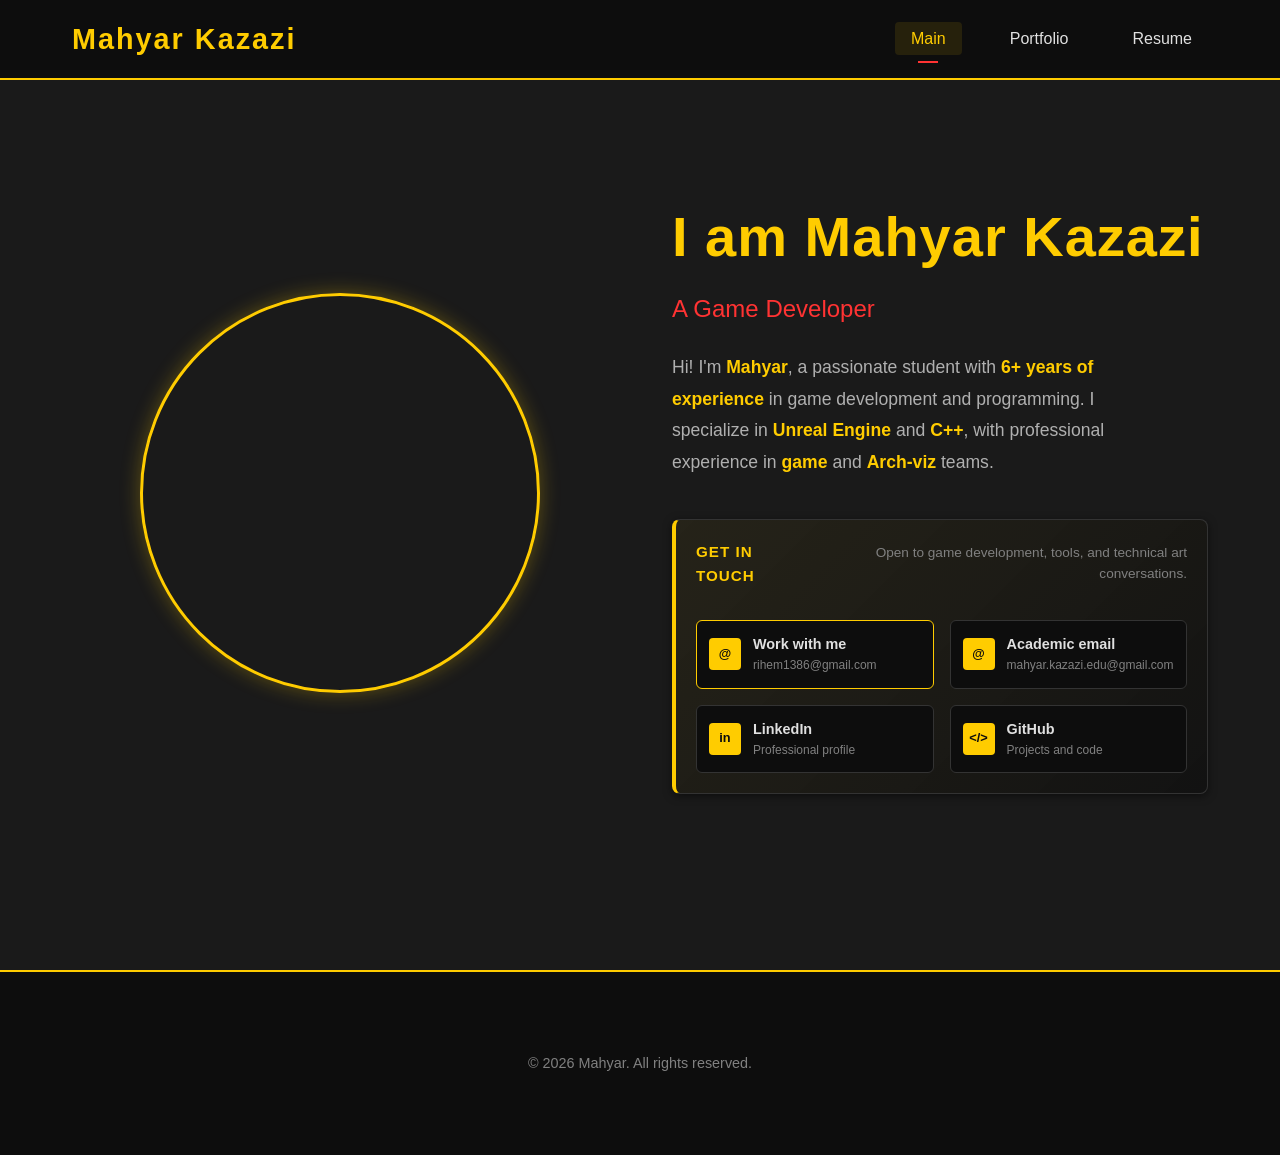
==== index.html @ 931adb05 "Update Pages" ====
<!DOCTYPE html>
<html lang="en">
<head>
    <meta charset="UTF-8">
    <meta name="viewport" content="width=device-width, initial-scale=1.0">
    <title>Mahyar Kazazi</title>
    <link rel="icon" href="./Assets/Favicon.svg" type="image/svg+xml">
    <link rel="stylesheet" href="styles.css">
</head>
<body>
    <!-- Navigation Bar -->
    <nav class="navbar">
        <div class="nav-container">
            <div class="nav-logo">Mahyar Kazazi</div>
            <ul class="nav-menu">
                <li><a href="index.html" class="nav-link active">Main</a></li>
                <li><a href="portfolio.html" class="nav-link">Portfolio</a></li>
                <li><a href="resume.html" class="nav-link">Resume</a></li>
            </ul>
        </div>
    </nav>

    <!-- Main Content -->
    <main class="container">
        <section class="hero">
            <!-- Left Side - Photo -->
            <div class="hero-photo">
                <img src="./Assets/Profile.jpg" alt="Profile Photo" class="profile-image">
            </div>

            <!-- Right Side - Introduction -->
            <div class="hero-content">
                <h1 class="hero-title">I am Mahyar Kazazi</h1>
                <p class="hero-subtitle">A Game Developer</p>
                <p class="hero-description">
                Hi! I'm <b>Mahyar</b>, a passionate student with <b>6+ years of experience</b> in game development and programming. I specialize in <b>Unreal Engine</b> and <b>C++</b>, with professional experience in <b>game</b> and <b>Arch-viz</b> teams.
                </p>

                <!-- Contact & Social Links -->
                <div class="contact-section">
                    <div class="contact-heading">
                        <p class="contact-label">Get in touch</p>
                        <p class="contact-note">Open to game development, tools, and technical art conversations.</p>
                    </div>
                    <div class="social-links">
                        <a href="mailto:rihem1386@gmail.com" class="contact-link contact-link-primary">
                            <span class="contact-link-icon" aria-hidden="true">@</span>
                            <span><strong>Work with me</strong><small>rihem1386@gmail.com</small></span>
                        </a>
                        <a href="mailto:mahyar.kazazi.edu@gmail.com" class="contact-link">
                            <span class="contact-link-icon" aria-hidden="true">@</span>
                            <span><strong>Academic email</strong><small>mahyar.kazazi.edu@gmail.com</small></span>
                        </a>
                        <a href="https://linkedin.com/in/MahyarKazazi/" target="_blank" rel="noreferrer" class="contact-link">
                            <span class="contact-link-icon" aria-hidden="true">in</span>
                            <span><strong>LinkedIn</strong><small>Professional profile</small></span>
                        </a>
                        <a href="https://github.com/Mahyar-86/" target="_blank" rel="noreferrer" class="contact-link">
                            <span class="contact-link-icon" aria-hidden="true">&lt;/&gt;</span>
                            <span><strong>GitHub</strong><small>Projects and code</small></span>
                        </a>
                    </div>
                </div>
            </div>
        </section>
    </main>

    <!-- Footer -->
    <footer class="footer">
        <p>&copy; 2026 Mahyar. All rights reserved.</p>
    </footer>

    <!-- Back to Top Button -->
    <button class="back-to-top" id="backToTop" title="Back to top">↑</button>

    <script>
        const backToTopBtn = document.getElementById('backToTop');
        
        window.addEventListener('scroll', function() {
            if (window.pageYOffset > 300) {
                backToTopBtn.classList.add('show');
            } else {
                backToTopBtn.classList.remove('show');
            }
        });
        
        backToTopBtn.addEventListener('click', function() {
            window.scrollTo({
                top: 0,
                behavior: 'smooth'
            });
        });
    </script>
</body>
</html>
---- styles.css ----
/* ============================================
   COLOR VARIABLES - THEME CONFIGURATION
   ============================================ */

:root {
  /* Primary Brand Colors */
  --color-primary: #ffcc00;           /* Main yellow/gold */
  --color-primary-dark: #ff9500;      /* Darker orange */
  --color-secondary: #ff3333;         /* Main red */
  --color-secondary-dark: #cc0000;    /* Dark red */

  /* Background Colors */
  --color-bg-primary: #1a1a1a;        /* Main background */
  --color-bg-secondary: #0d0d0d;      /* Darker background */
  --color-bg-tertiary: #333;          /* Medium dark */

  /* Text Colors */
  --color-text-primary: #e0e0e0;      /* Main text */
  --color-text-secondary: #b0b0b0;    /* Secondary text */
  --color-text-tertiary: #808080;     /* Tertiary text */
  --color-text-white: #fff;           /* White text */
  --color-text-gray: #666;            /* Gray text */
  --color-text-dark-gray: #444;       /* Dark gray */

  /* Border Colors */
  --color-border-primary: var(--color-primary);
  --color-border-secondary: var(--color-secondary);
  --color-border-dark: var(--color-bg-tertiary);

  /* Transparent Colors */
  --color-primary-transparent-30: rgba(255, 204, 0, 0.3);
  --color-primary-transparent-10: rgba(255, 204, 0, 0.1);
  --color-primary-transparent-05: rgba(255, 204, 0, 0.05);
  
  --color-secondary-transparent-50: rgba(255, 51, 51, 0.5);
  --color-secondary-transparent-60: rgba(255, 51, 51, 0.6);
  --color-secondary-transparent-05: rgba(255, 51, 51, 0.05);
  
  --color-black-transparent-50: rgba(0, 0, 0, 0.5);
  --color-black-transparent-30: rgba(0, 0, 0, 0.3);
  --color-black-transparent-60: rgba(0, 0, 0, 0.6);

  /* Shadow Colors */
  --shadow-primary: 0 0 20px var(--color-primary-transparent-30);
  --shadow-primary-hover: 0 0 30px rgba(255, 51, 51, 0.5);
  --shadow-secondary: 0 0 15px var(--color-secondary-transparent-50);
  --shadow-secondary-hover: 0 0 15px var(--color-secondary-transparent-60);
  --shadow-button: 0 4px 15px var(--color-primary-transparent-30);
  --shadow-button-hover: 0 6px 20px var(--color-secondary-transparent-60);
  --shadow-card: 0 2px 8px rgba(0, 0, 0, 0.5);
}

/* General Styles */
* {
margin: 0;
padding: 0;
box-sizing: border-box;
}
b{
color: var(--color-primary);
}
body {
font-family: 'Segoe UI', Tahoma, Geneva, Verdana, sans-serif;
background-color: var(--color-bg-primary);
color: var(--color-text-primary);
line-height: 1.6;
overflow-y: scroll;
scrollbar-width: thin;
scrollbar-color: var(--color-primary) var(--color-black-transparent-50);
}
/* Webkit browsers (Chrome, Safari, Edge) */
::-webkit-scrollbar {
width: 10px;
}
::-webkit-scrollbar-track {
background: var(--color-black-transparent-30);
}
::-webkit-scrollbar-thumb {
background: linear-gradient(135deg, var(--color-primary) 0%, var(--color-primary-dark) 100%);
border-radius: 10px;
border: 2px solid var(--color-black-transparent-30);
}
::-webkit-scrollbar-thumb:hover {
background: linear-gradient(135deg, var(--color-secondary) 0%, var(--color-secondary-dark) 100%);
}
/* Navigation Bar */
.navbar {
background-color: var(--color-bg-secondary);
border-bottom: 2px solid var(--color-primary);
position: sticky;
top: 0;
z-index: 1000;
}
.nav-container {
max-width: 1200px;
margin: 0 auto;
padding: 1rem 2rem;
display: flex;
justify-content: space-between;
align-items: center;
}
.nav-logo {
font-size: 1.8rem;
font-weight: bold;
color: var(--color-primary);
letter-spacing: 2px;
}
.nav-menu {
display: flex;
list-style: none;
gap: 2rem;
}
.nav-link {
text-decoration: none;
color: var(--color-text-primary);
font-weight: 500;
padding: 0.5rem 1rem;
border-radius: 4px;
transition: all 0.3s ease;
position: relative;
}
.nav-link:hover,
.nav-link.active {
color: var(--color-primary);
background-color: var(--color-primary-transparent-10);
}
.nav-link.active::after {
content: '';
position: absolute;
bottom: -8px;
left: 50%;
transform: translateX(-50%);
width: 30%;
height: 2px;
background-color: var(--color-secondary);
}
/* Main Container */
.container {
max-width: 1200px;
margin: 0 auto;
padding: 4rem 2rem;
}
/* Hero Section */
.hero {
display: grid;
grid-template-columns: 1fr 1fr;
gap: 4rem;
align-items: center;
padding: 3rem 0;
}
.hero-photo {
display: flex;
justify-content: center;
align-items: center;
}
.profile-image {
width: 400px;
height: 400px;
border-radius: 50%;
border: 3px solid var(--color-primary);
box-shadow: var(--shadow-primary);
transition: transform 0.3s ease;
object-fit: cover;
}
.profile-image:hover {
transform: scale(1.05);
box-shadow: var(--shadow-primary-hover);
}
/* Hero Content */
.hero-content {
animation: fadeInRight 0.8s ease;
}
.hero-title {
font-size: 3.5rem;
font-weight: 700;
color: var(--color-primary);
margin-bottom: 0.5rem;
letter-spacing: 1px;
}
.hero-subtitle {
font-size: 1.5rem;
color: var(--color-secondary);
margin-bottom: 1.5rem;
font-weight: 500;
}
.hero-description {
font-size: 1.1rem;
color: var(--color-text-secondary);
margin-bottom: 2rem;
line-height: 1.8;
max-width: 500px;
}
/* Contact Section */
.contact-section {
margin-top: 2.5rem;
padding: 1.25rem;
border: 1px solid var(--color-border-dark);
border-left: 4px solid var(--color-primary);
background: linear-gradient(135deg, var(--color-primary-transparent-05), var(--color-black-transparent-30));
border-radius: 8px;
box-shadow: var(--shadow-card);
}
.contact-heading {
display: flex;
align-items: baseline;
justify-content: space-between;
gap: 1rem;
margin-bottom: 1rem;
}
.contact-label {
font-size: 0.95rem;
color: var(--color-primary);
font-weight: 600;
margin-bottom: 1rem;
text-transform: uppercase;
letter-spacing: 1px;
}
.contact-note {
color: var(--color-text-tertiary);
font-size: 0.85rem;
text-align: right;
}
.social-links {
display: flex;
gap: 1rem;
flex-wrap: wrap;
}
.contact-link {
display: flex;
align-items: center;
gap: 0.75rem;
flex: 1 1 210px;
min-width: 0;
padding: 0.75rem;
border: 1px solid var(--color-border-dark);
border-radius: 6px;
color: var(--color-text-primary);
text-decoration: none;
background-color: var(--color-bg-secondary);
transition: border-color 0.2s ease, transform 0.2s ease, background-color 0.2s ease;
}
.contact-link:hover,
.contact-link:focus-visible {
border-color: var(--color-primary);
background-color: var(--color-primary-transparent-10);
transform: translateY(-2px);
}
.contact-link-primary {
border-color: var(--color-primary);
}
.contact-link-icon {
display: grid;
place-items: center;
flex: 0 0 2rem;
height: 2rem;
border-radius: 4px;
background-color: var(--color-primary);
color: var(--color-bg-secondary);
font-size: 0.8rem;
font-weight: 800;
}
.contact-link strong,
.contact-link small {
display: block;
overflow: hidden;
text-overflow: ellipsis;
white-space: nowrap;
}
.contact-link strong {
font-size: 0.9rem;
}
.contact-link small {
color: var(--color-text-tertiary);
font-size: 0.75rem;
}
.twitter:hover {
background-color: var(--color-secondary);
color: var(--color-bg-secondary);
box-shadow: var(--shadow-secondary);
}
/* Footer */
.footer {
background-color: var(--color-bg-secondary);
border-top: 2px solid var(--color-primary);
text-align: center;
padding: 5rem;
margin-top: 4rem;
color: var(--color-text-tertiary);
font-size: 0.9rem;
}
/* Animation */
@keyframes fadeInRight {
from {
opacity: 0;
transform: translateX(30px);
}
to {
opacity: 1;
transform: translateX(0);
}
}
/* ============================================
PORTFOLIO PAGE STYLES
============================================ */
.portfolio-wrapper {
display: grid;
grid-template-columns: 250px 1fr;
gap: 2rem;
max-width: 1400px;
margin: 0 auto;
padding: 2rem;
min-height: calc(100vh - 200px);
}
/* Sidebar Styles */
.portfolio-sidebar {
background-color: var(--color-bg-secondary);
border: 2px solid var(--color-primary);
border-radius: 8px;
padding: 1.5rem;
height: fit-content;
position: sticky;
top: 100px;
}
.sidebar-section {
margin-bottom: 2rem;
}
.sidebar-section:last-child {
margin-bottom: 0;
}
.sidebar-title {
font-size: 1.1rem;
color: var(--color-primary);
margin-bottom: 1rem;
font-weight: 700;
text-transform: uppercase;
letter-spacing: 1.5px;
border-bottom: 2px solid var(--color-secondary);
padding-bottom: 0.8rem;
}
.project-list {
list-style: none;
display: flex;
flex-direction: column;
gap: 0.6rem;
}
.project-link {
text-decoration: none;
color: var(--color-text-secondary);
padding: 0.7rem 0.9rem;
border-radius: 4px;
border-left: 3px solid transparent;
transition: all 0.3s ease;
font-weight: 500;
display: block;
font-size: 0.95rem;
}
.project-link:hover,
.project-link.active {
color: var(--color-primary);
background-color: var(--color-primary-transparent-10);
border-left-color: var(--color-secondary);
}
/* Portfolio Content */
.portfolio-content {
display: flex;
flex-direction: column;
gap: 4rem;
}
/* Project Card */
.project-card {
background-color: var(--color-bg-primary);
border: 2px solid var(--color-border-dark);
border-radius: 8px;
padding: 2rem;
transition: all 0.3s ease;
scroll-margin-top: 120px;
}
.project-card:hover {
border-color: var(--color-primary);
box-shadow: 0 0 20px var(--color-primary-transparent-30);
}
.project-title {
font-size: 2rem;
color: var(--color-primary);
margin-bottom: 1.5rem;
font-weight: 700;
letter-spacing: 1px;
}
/* Project Gallery */
.project-gallery {
display: grid;
grid-template-columns: repeat(auto-fit, minmax(250px, 1fr));
gap: 1.5rem;
margin-bottom: 2rem;
}
.gallery-item {
position: relative;
overflow: hidden;
border-radius: 8px;
cursor: pointer;
aspect-ratio: 4 / 3;
background-color: var(--color-bg-secondary);
border: 2px solid var(--color-border-dark);
transition: all 0.3s ease;
}
/* Hide items after the 3rd one */
.gallery-item:nth-child(n+4) {
display: none;
}
.gallery-item:hover {
border-color: var(--color-primary);
transform: scale(1.02);
}
/* Gallery Video Icon */
.gallery-item .video-icon-badge {
width: 40px;
height: 40px;
font-size: 20px;
}
.gallery-more-badge {
position: absolute;
top: 0;
left: 0;
right: 0;
bottom: 0;
background-color: var(--color-secondary-dark);
display: flex;
align-items: center;
justify-content: center;
font-size: 2.5rem;
font-weight: bold;
color: var(--color-text-white);
opacity: 0;
transition: opacity 0.3s ease;
z-index: 10;
}
.gallery-item:nth-child(3):hover .gallery-more-badge {
opacity: 1;
}
.gallery-media {
width: 100%;
height: 100%;
object-fit: cover;
display: block;
}
.gallery-overlay {
position: absolute;
top: 0;
left: 0;
width: 100%;
height: 100%;
background-color: var(--color-black-transparent-60);
display: flex;
align-items: center;
justify-content: center;
opacity: 0;
transition: opacity 0.3s ease;
}
.gallery-item:hover .gallery-overlay {
opacity: 1;
}
.gallery-expand-btn {
background: linear-gradient(135deg, var(--color-primary) 0%, var(--color-primary-dark) 100%);
border: none;
width: 55px;
height: 55px;
border-radius: 50%;
font-size: 2.5rem;
color: var(--color-bg-secondary);
cursor: pointer;
display: flex;
align-items: center;
justify-content: center;
transition: all 0.3s ease;
font-weight: bold;
box-shadow: var(--shadow-button);
}
.gallery-expand-btn:hover {
background: linear-gradient(135deg, var(--color-secondary) 0%, var(--color-secondary-dark) 100%);
transform: scale(1.15);
box-shadow: var(--shadow-button-hover);
}
/* Project Details */
.project-details {
border-top: 2px solid var(--color-border-dark);
padding-top: 1.5rem;
}
.project-description {
color: var(--color-text-secondary);
font-size: 1rem;
line-height: 1.25;
margin-bottom: 1.5rem;
max-width: 100%;
padding-left: 2rem;
}
.project-description li {
margin-bottom: 0.8rem;
list-style-type: disc;
color: var(--color-text-secondary);
}
.project-description li::marker {
color: var(--color-primary);
font-weight: bold;
}
.project-links {
display: flex;
gap: 1rem;
flex-wrap: wrap;
}
/* Primary Button - Yellow/Orange */
.primary-btn {
display: inline-flex;
align-items: center;
justify-content: center;
padding: 0.75rem 1.5rem;
border-radius: 4px;
text-decoration: none;
font-weight: 600;
font-size: 0.95rem;
transition: all 0.3s ease;
border: 2px solid var(--color-primary);
color: var(--color-primary);
background-color: var(--color-primary-transparent-05);
cursor: pointer;
}
.primary-btn:hover {
background-color: var(--color-primary);
color: var(--color-bg-secondary);
box-shadow: var(--shadow-secondary);
}
/* Secondary Button - Red */
.secondary-btn {
display: inline-flex;
align-items: center;
justify-content: center;
padding: 0.75rem 1.5rem;
border-radius: 4px;
text-decoration: none;
font-weight: 600;
font-size: 0.95rem;
transition: all 0.3s ease;
border: 2px solid var(--color-secondary);
color: var(--color-secondary);
background-color: var(--color-secondary-transparent-05);
cursor: pointer;
}
.secondary-btn:hover {
background-color: var(--color-secondary);
color: var(--color-text-white);
box-shadow: var(--shadow-secondary);
}
/* Lightbox Styles */
.lightbox {
display: none;
position: fixed;
top: 0;
left: 0;
width: 100%;
height: 100%;
background-color: var(--color-black-transparent-50);
z-index: 2000;
align-items: center;
justify-content: center;
animation: fadeIn 0.3s ease;
backdrop-filter: blur(8px);
padding: 1rem;
}
.lightbox.active {
display: flex;
}
.lightbox-content {
position: relative;
width: min(100%, 1100px);
max-width: 1400px;
max-height: 95vh;
display: flex;
flex-direction: column;
align-items: center;
justify-content: flex-start;
padding: 3rem 3.5rem 1rem;
}
.lightbox-media-container {
width: 100%;
height: min(70vh, 720px);
display: flex;
align-items: center;
justify-content: center;
margin-bottom: 1.5rem;
overflow: hidden;
touch-action: pan-y;
}
.lightbox-media-container img,
.lightbox-media-container video {
max-width: 100%;
max-height: 75vh;
border-radius: 8px;
object-fit: contain;
display: block;
}
/* Lightbox Thumbnails */
.lightbox-thumbnails {
width: 100%;
display: flex;
gap: 0.8rem;
padding: 1rem;
background-color: var(--color-black-transparent-30);
border-radius: 8px;
overflow-x: auto;
overflow-y: hidden;
max-height: 92px;
scrollbar-width: thin;
scrollbar-color: var(--color-primary) var(--color-black-transparent-50);
}
/* Webkit browsers (Chrome, Safari, Edge) */
.lightbox-thumbnails::-webkit-scrollbar {
height: 8px;
}
.lightbox-thumbnails::-webkit-scrollbar-track {
background: var(--color-black-transparent-30);
border-radius: 10px;
}
.lightbox-thumbnails::-webkit-scrollbar-thumb {
background: linear-gradient(135deg, var(--color-primary) 0%, var(--color-primary-dark) 100%);
border-radius: 10px;
border: 2px solid var(--color-black-transparent-30);
}
.lightbox-thumbnails::-webkit-scrollbar-thumb:hover {
background: linear-gradient(135deg, var(--color-secondary) 0%, var(--color-secondary-dark) 100%);
}
.lightbox-thumbnail {
position: relative;
min-width: 100px;
height: 72px;
border-radius: 6px;
border: 2px solid var(--color-border-dark);
cursor: pointer;
overflow: hidden;
transition: all 0.3s ease;
flex-shrink: 0;
}
.lightbox-thumbnail img,
.lightbox-thumbnail video {
width: 100%;
height: 100%;
object-fit: cover;
}
.lightbox-thumbnail:hover {
border-color: var(--color-primary);
transform: scale(1.05);
}
.lightbox-thumbnail.active {
border-color: var(--color-secondary);
box-shadow: 0 0 10px var(--color-secondary-transparent-60);
}
/* Video Icon Badge */
.video-icon-badge {
position: absolute;
bottom: 8px;
left: 8px;
background: linear-gradient(135deg, var(--color-secondary) 0%, var(--color-secondary-dark) 100%);
color: var(--color-text-white);
width: 36px;
height: 36px;
border-radius: 4px;
display: flex;
align-items: center;
justify-content: center;
font-size: 18px;
font-weight: bold;
box-shadow: 0 2px 8px var(--color-black-transparent-60);
transition: all 0.3s ease;
z-index: 5;
}
.lightbox-thumbnail:hover .video-icon-badge {
transform: scale(1.15);
}
.lightbox-close {
position: absolute;
top: 0;
right: 0;
background: none;
border: none;
color: var(--color-primary);
font-size: 3rem;
cursor: pointer;
transition: all 0.3s ease;
z-index: 2001;
}
.lightbox-close:hover {
color: var(--color-secondary);
transform: scale(1.2);
}
.lightbox-prev,
.lightbox-next {
position: absolute;
top: 50%;
transform: translateY(-50%);
background: linear-gradient(135deg, var(--color-primary) 0%, var(--color-primary-dark) 100%);
border: none;
color: var(--color-bg-secondary);
font-size: 1.8rem;
width: 55px;
height: 55px;
border-radius: 50%;
cursor: pointer;
transition: all 0.3s ease;
display: flex;
align-items: center;
justify-content: center;
font-weight: bold;
box-shadow: var(--shadow-button);
}
.lightbox-prev:hover:not(:disabled),
.lightbox-next:hover:not(:disabled) {
background: linear-gradient(135deg, var(--color-secondary) 0%, var(--color-secondary-dark) 100%);
color: var(--color-text-white);
transform: translateY(-50%) scale(1.15);
box-shadow: var(--shadow-button-hover);
}
.lightbox-prev {
left: -70px;
}
.lightbox-next {
right: -70px;
}
.lightbox-prev:disabled,
.lightbox-next:disabled {
opacity: 0.3;
cursor: not-allowed;
background: linear-gradient(135deg, var(--color-text-gray) 0%, var(--color-text-dark-gray) 100%);
box-shadow: none;
}
.lightbox-prev:disabled:hover,
.lightbox-next:disabled:hover {
transform: translateY(-50%);
}
@keyframes fadeIn {
from {
opacity: 0;
}
to {
opacity: 1;
}
}
/* Responsive Design */
@media (max-width: 1024px) {
.portfolio-wrapper {
grid-template-columns: 200px 1fr;
padding: 1.5rem;
}
.portfolio-sidebar {
    top: 90px;
}

.lightbox-content {
    padding: 60px 60px;
}

.lightbox-prev {
    left: -50px;
}

.lightbox-next {
    right: -50px;
}

.project-gallery {
    grid-template-columns: repeat(auto-fit, minmax(200px, 1fr));
}
}
@media (max-width: 768px) {
.portfolio-wrapper {
grid-template-columns: 1fr;
gap: 2rem;
padding: 1rem;
}
.portfolio-sidebar {
    position: relative;
    top: 0;
    height: auto;
    border: 2px solid var(--color-primary);
}

.project-list {
    display: grid;
    grid-template-columns: repeat(2, 1fr);
    gap: 0.5rem;
}

.project-card {
    padding: 1.5rem;
}

.project-title {
    font-size: 1.5rem;
}

.project-gallery {
    grid-template-columns: 1fr;
}

.gallery-item {
    min-height: 250px;
}

.lightbox-content {
    width: 100%;
    max-height: 100vh;
    padding: 3rem 0.25rem 0.5rem;
}

.lightbox-media-container {
    height: min(62vh, 560px);
    margin-bottom: 0.75rem;
}

.lightbox-media-container img,
.lightbox-media-container video {
    max-height: 100%;
    border-radius: 4px;
}

.lightbox-thumbnails {
    gap: 0.5rem;
    padding: 0.5rem;
    max-height: 70px;
}

.lightbox-thumbnail {
    min-width: 62px;
    height: 58px;
}

.lightbox-prev,
.lightbox-next {
    width: 50px;
    height: 50px;
    font-size: 1.5rem;
}

.lightbox-prev {
    left: 5px;
}

.lightbox-next {
    right: 5px;
}

.lightbox-close {
    top: 10px;
    right: 10px;
    font-size: 2.5rem;
}
}
@media (max-width: 480px) {
.portfolio-wrapper {
padding: 1rem 0.5rem;
}
.portfolio-sidebar {
    padding: 1rem;
    margin-bottom: 1rem;
}

.sidebar-title {
    font-size: 1rem;
    margin-bottom: 0.8rem;
}

.project-link {
    padding: 0.6rem 0.8rem;
    font-size: 0.9rem;
}

.project-list {
    grid-template-columns: 1fr;
}

.project-card {
    padding: 1rem;
    margin-bottom: 1rem;
}

.project-title {
    font-size: 1.3rem;
    margin-bottom: 1rem;
}

.project-gallery {
    gap: 1rem;
    margin-bottom: 1.5rem;
}

.project-description {
    font-size: 0.95rem;
    margin-bottom: 1rem;
}

.project-links {
    gap: 0.5rem;
}

.project-btn {
    padding: 0.6rem 1.2rem;
    font-size: 0.85rem;
}

.lightbox-prev,
.lightbox-next {
    width: 45px;
    height: 45px;
    font-size: 1.2rem;
}
}
/* ============================================
RESUME PAGE STYLES
============================================ */
.resume-page {
max-width: 1400px;
margin: 0 auto;
padding: 3rem 2rem 0;
}
.resume-section {
display: flex;
flex-direction: column;
gap: 1.5rem;
}
.resume-title {
font-size: 2.5rem;
color: var(--color-primary);
font-weight: 700;
letter-spacing: 1px;
margin-bottom: 0.5rem;
text-align: center;
}
.resume-actions {
display: flex;
align-items: center;
justify-content: center;
gap: 1.5rem;
}
.document-title {
font-size: 2rem;
color: var(--color-secondary);
font-weight: 700;
letter-spacing: 0.5px;
}
.resume-viewer {
width: 100%;
height: min(1200px, 82vh);
min-height: 720px;
background-color: var(--color-bg-secondary);
border: 2px solid var(--color-primary);
border-radius: 8px;
overflow: hidden;
box-shadow: 0 0 20px var(--color-primary-transparent-30);
}
.resume-viewer iframe {
display: block;
width: 100%;
height: 100%;
border: 0;
background-color: #fff;
}
.pdf-fallback {
display: none;
color: var(--color-text-secondary);
padding: 1.5rem;
text-align: center;
}
.pdf-fallback a {
color: var(--color-primary);
}
/* Back to Top Button */
.back-to-top {
position: fixed;
bottom: 2rem;
right: 2rem;
width: 50px;
height: 50px;
border-radius: 50%;
background: linear-gradient(135deg, var(--color-primary) 0%, var(--color-primary-dark) 100%);
color: var(--color-bg-secondary);
border: none;
font-size: 1.5rem;
cursor: pointer;
display: none;
align-items: center;
justify-content: center;
z-index: 1000;
box-shadow: var(--shadow-button);
transition: all 0.3s ease;
}
.back-to-top.show {
display: flex;
}
.back-to-top:hover {
background: linear-gradient(135deg, var(--color-secondary) 0%, var(--color-secondary-dark) 100%);
transform: translateY(-3px);
box-shadow: var(--shadow-button-hover);
}
/* Responsive Resume */
@media (max-width: 1024px) {
.resume-viewer {
    height: 80vh;
    min-height: 650px;
}
.back-to-top {
    bottom: 1.5rem;
    right: 1.5rem;
    width: 45px;
    height: 45px;
    font-size: 1.3rem;
}
}
@media (max-width: 768px) {
.resume-page {
padding: 2rem 1rem 0;
}
.resume-section {
gap: 1rem;
}
.resume-title {
font-size: 2rem;
}
.resume-actions {
align-items: stretch;
flex-direction: column;
gap: 0.75rem;
}
.document-title {
font-size: 1.5rem;
text-align: center;
}
.resume-actions .secondary-btn {
align-self: center;
}
.resume-viewer {
height: 78vh;
min-height: 560px;
}
}
@media (max-width: 480px) {
.resume-page {
padding-left: 0.75rem;
padding-right: 0.75rem;
}
.resume-title {
font-size: 1.5rem;
}
.document-title {
font-size: 1.3rem;
}
.resume-viewer {
height: 72vh;
min-height: 480px;
}
}
/* Responsive Design */
@media (max-width: 768px) {
.hero {
grid-template-columns: 1fr;
gap: 2rem;
padding: 2rem 0;
}
.hero-title {
    font-size: 2.5rem;
}

.hero-subtitle {
    font-size: 1.2rem;
}

.hero-description {
    font-size: 1rem;
}

.nav-menu {
    gap: 1rem;
}

.nav-link {
    padding: 0.4rem 0.8rem;
    font-size: 0.9rem;
}

.profile-image {
    width: 250px;
    height: 250px;
}

.social-links {
    gap: 0.5rem;
}

.contact-section {
    margin-top: 1.5rem;
    padding: 1rem;
}

.contact-heading {
    display: block;
}

.contact-note {
    margin-top: 0.35rem;
    text-align: left;
}

.social-link {
    padding: 0.6rem 1.2rem;
    font-size: 0.85rem;
}
}
@media (max-width: 480px) {
.container {
padding: 2rem 1rem;
}
.hero-title {
    font-size: 2rem;
}

.hero-subtitle {
    font-size: 1rem;
}

.profile-image {
    width: 200px;
    height: 200px;
}

.nav-container {
    flex-direction: column;
    gap: 1rem;
}

.social-links {
    flex-direction: column;
    width: 100%;
}

.contact-link {
    flex-basis: 100%;
}

.social-link {
    width: 100%;
    justify-content: center;
}
}
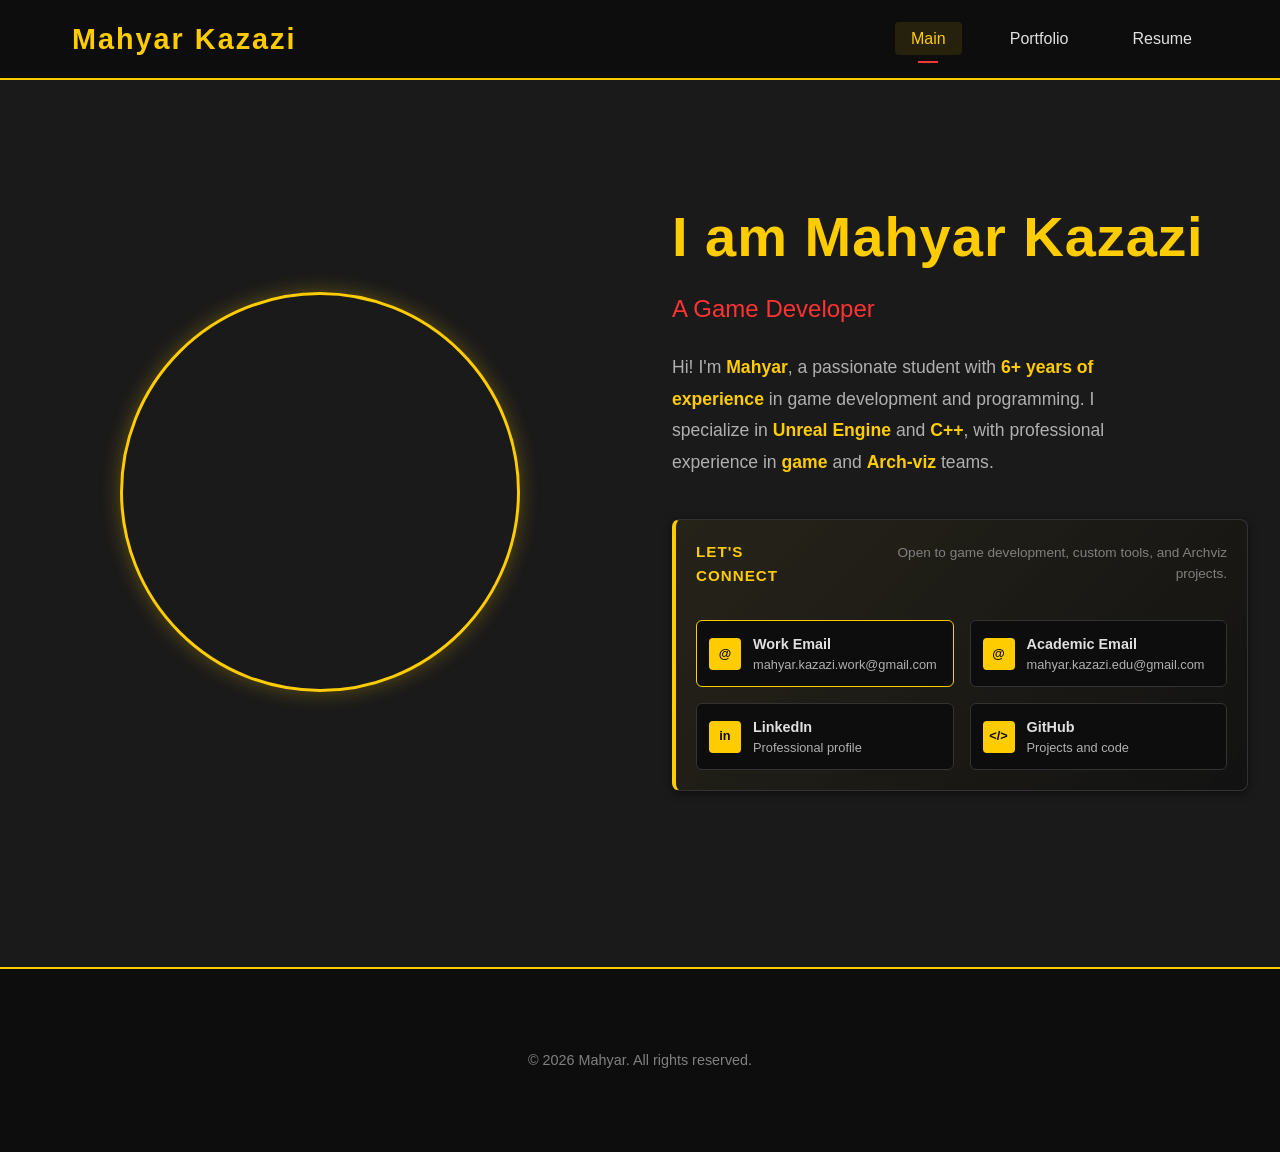
==== commit 9f87d3b0: "fix contact list" ====
--- a/index.html
+++ b/index.html
@@ -5,7 +5,7 @@
     <meta name="viewport" content="width=device-width, initial-scale=1.0">
     <title>Mahyar Kazazi</title>
     <link rel="icon" href="./Assets/Favicon.svg" type="image/svg+xml">
-    <link rel="stylesheet" href="styles.css">
+    <link rel="stylesheet" href="styles.css?v=20260921-6">
 </head>
 <body>
     <!-- Navigation Bar -->
@@ -39,18 +39,18 @@
                 <!-- Contact & Social Links -->
                 <div class="contact-section">
                     <div class="contact-heading">
-                        <p class="contact-label">Get in touch</p>
-                        <p class="contact-note">Open to game development, tools, and technical art conversations.</p>
+                        <p class="contact-label">Let's connect</p>
+                        <p class="contact-note">Open to game development, custom tools, and Archviz projects.</p>
                     </div>
                     <div class="social-links">
-                        <a href="mailto:rihem1386@gmail.com" class="contact-link contact-link-primary">
+                        <button type="button" class="contact-link contact-link-primary copy-email" data-email="mahyar.kazazi.work@gmail.com" aria-label="Copy work email">
                             <span class="contact-link-icon" aria-hidden="true">@</span>
-                            <span><strong>Work with me</strong><small>rihem1386@gmail.com</small></span>
-                        </a>
-                        <a href="mailto:mahyar.kazazi.edu@gmail.com" class="contact-link">
+                            <span><strong>Work Email</strong><small>mahyar.kazazi.work@gmail.com</small></span>
+                        </button>
+                        <button type="button" class="contact-link copy-email" data-email="mahyar.kazazi.edu@gmail.com" aria-label="Copy academic email">
                             <span class="contact-link-icon" aria-hidden="true">@</span>
-                            <span><strong>Academic email</strong><small>mahyar.kazazi.edu@gmail.com</small></span>
-                        </a>
+                            <span><strong>Academic Email</strong><small>mahyar.kazazi.edu@gmail.com</small></span>
+                        </button>
                         <a href="https://linkedin.com/in/MahyarKazazi/" target="_blank" rel="noreferrer" class="contact-link">
                             <span class="contact-link-icon" aria-hidden="true">in</span>
                             <span><strong>LinkedIn</strong><small>Professional profile</small></span>
@@ -75,6 +75,35 @@
 
     <script>
         const backToTopBtn = document.getElementById('backToTop');
+        const emailLinks = document.querySelectorAll('.copy-email');
+
+        emailLinks.forEach(function (emailLink) {
+            emailLink.addEventListener('click', async function (event) {
+                event.preventDefault();
+
+                const email = emailLink.dataset.email;
+                const emailText = emailLink.querySelector('small');
+
+                try {
+                    await navigator.clipboard.writeText(email);
+                } catch (error) {
+                    const temporaryInput = document.createElement('textarea');
+                    temporaryInput.value = email;
+                    document.body.appendChild(temporaryInput);
+                    temporaryInput.select();
+                    document.execCommand('copy');
+                    temporaryInput.remove();
+                }
+
+                emailLink.classList.add('copied');
+                emailText.textContent = 'Copied to clipboard';
+
+                window.setTimeout(function () {
+                    emailLink.classList.remove('copied');
+                    emailText.textContent = email;
+                }, 1800);
+            });
+        });
         
         window.addEventListener('scroll', function() {
             if (window.pageYOffset > 300) {
--- a/styles.css
+++ b/styles.css
@@ -136,7 +136,7 @@
 }
 /* Main Container */
 .container {
-max-width: 1200px;
+max-width: 1300px;
 margin: 0 auto;
 padding: 4rem 2rem;
 }
@@ -221,20 +221,22 @@
 text-align: right;
 }
 .social-links {
-display: flex;
+display: grid;
+grid-template-columns: repeat(2, minmax(0, 1fr));
 gap: 1rem;
-flex-wrap: wrap;
 }
 .contact-link {
 display: flex;
 align-items: center;
 gap: 0.75rem;
-flex: 1 1 210px;
+width: 100%;
 min-width: 0;
 padding: 0.75rem;
 border: 1px solid var(--color-border-dark);
 border-radius: 6px;
 color: var(--color-text-primary);
+font: inherit;
+text-align: left;
 text-decoration: none;
 background-color: var(--color-bg-secondary);
 transition: border-color 0.2s ease, transform 0.2s ease, background-color 0.2s ease;
@@ -246,6 +248,12 @@
 transform: translateY(-2px);
 }
 .contact-link-primary {
+border-color: var(--color-primary);
+}
+.copy-email {
+cursor: copy;
+}
+.copy-email.copied {
 border-color: var(--color-primary);
 }
 .contact-link-icon {
@@ -262,16 +270,22 @@
 .contact-link strong,
 .contact-link small {
 display: block;
-overflow: hidden;
-text-overflow: ellipsis;
-white-space: nowrap;
+}
+.contact-link > span:last-child {
+min-width: 0;
+user-select: text;
 }
 .contact-link strong {
 font-size: 0.9rem;
 }
 .contact-link small {
-color: var(--color-text-tertiary);
-font-size: 0.75rem;
+color: var(--color-text-secondary);
+font-size: 0.8rem;
+line-height: 1.4;
+overflow-wrap: anywhere;
+}
+.copy-email.copied small {
+color: var(--color-primary);
 }
 .twitter:hover {
 background-color: var(--color-secondary);
@@ -1134,7 +1148,7 @@
 }
 
 .social-links {
-    flex-direction: column;
+    grid-template-columns: 1fr;
     width: 100%;
 }
 
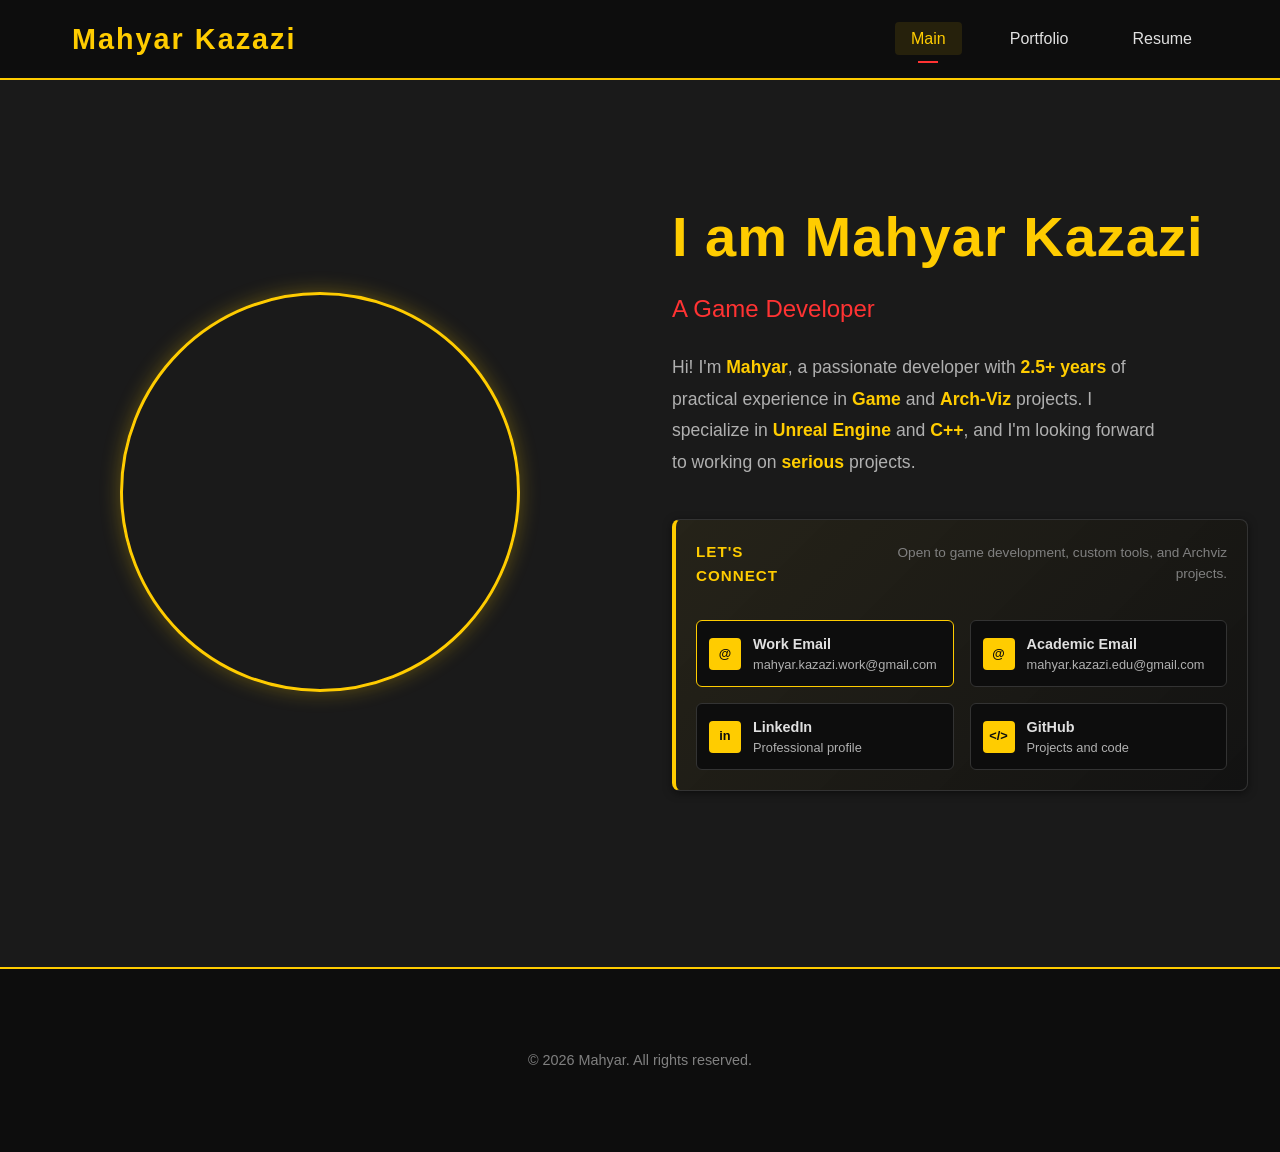
==== commit eaf98700: "Change Summary" ====
--- a/index.html
+++ b/index.html
@@ -33,8 +33,7 @@
                 <h1 class="hero-title">I am Mahyar Kazazi</h1>
                 <p class="hero-subtitle">A Game Developer</p>
                 <p class="hero-description">
-                Hi! I'm <b>Mahyar</b>, a passionate student with <b>6+ years of experience</b> in game development and programming. I specialize in <b>Unreal Engine</b> and <b>C++</b>, with professional experience in <b>game</b> and <b>Arch-viz</b> teams.
-                </p>
+                Hi! I'm <b>Mahyar</b>, a passionate developer with <b>2.5+ years</b> of practical experience in <b>Game</b> and <b>Arch-Viz</b> projects. I specialize in <b>Unreal Engine</b> and <b>C++</b>, and I'm looking forward to working on <b>serious</b> projects.</p>
 
                 <!-- Contact & Social Links -->
                 <div class="contact-section">
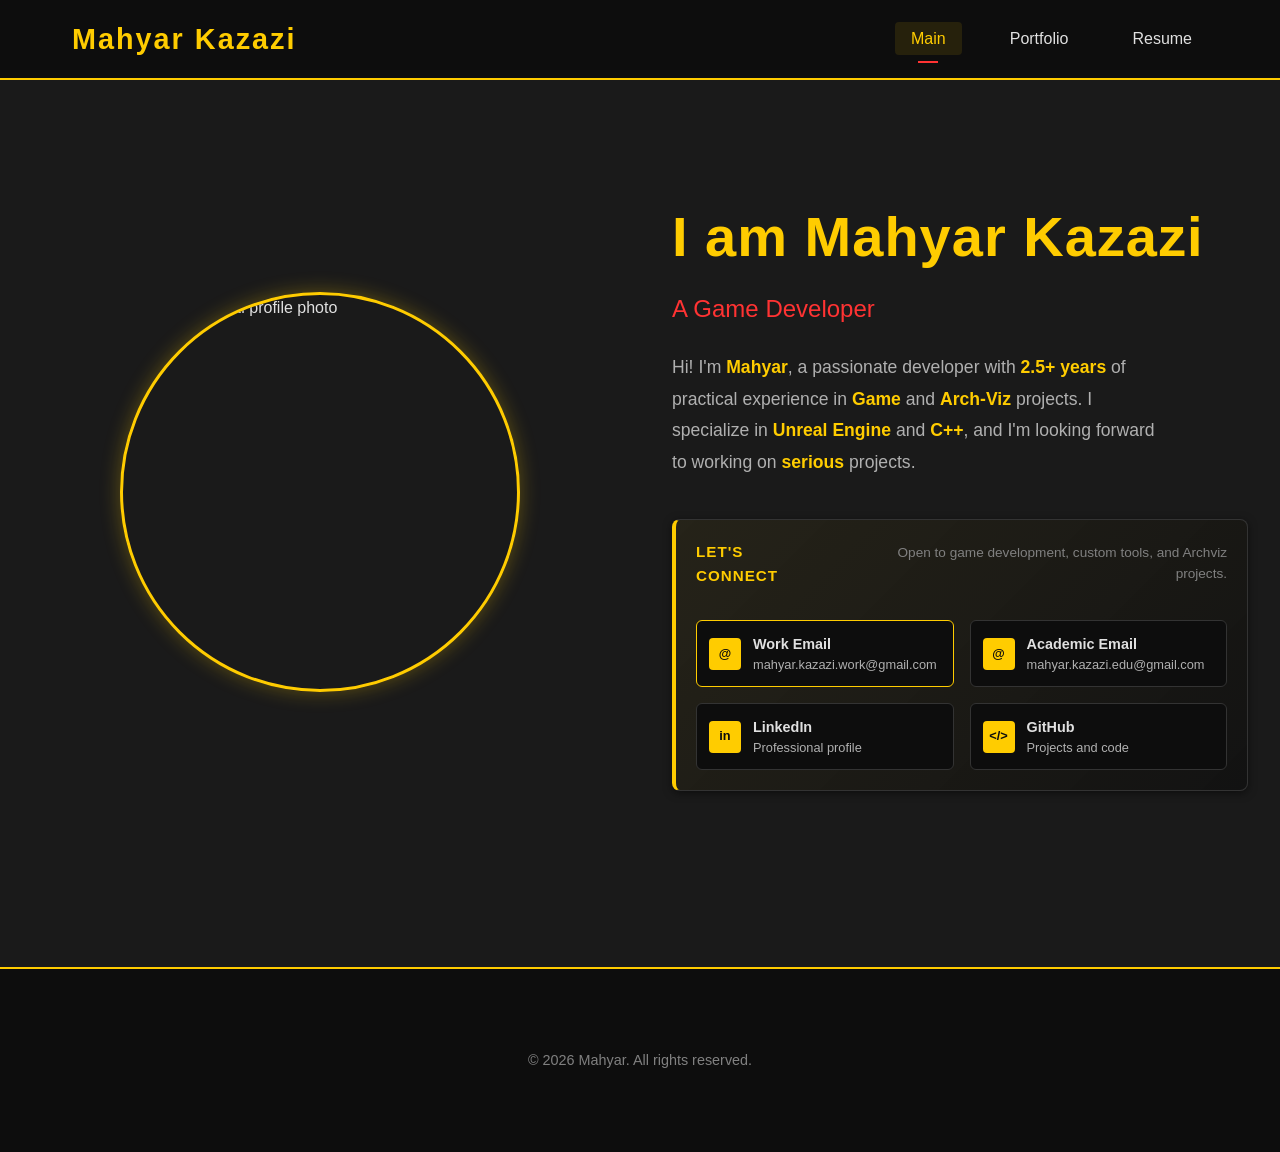
==== commit 21b56ff8: "cms" ====
--- a/index.html
+++ b/index.html
@@ -72,6 +72,7 @@
     <!-- Back to Top Button -->
     <button class="back-to-top" id="backToTop" title="Back to top">↑</button>
 
+    <script src="site.js"></script>
     <script>
         const backToTopBtn = document.getElementById('backToTop');
         const emailLinks = document.querySelectorAll('.copy-email');
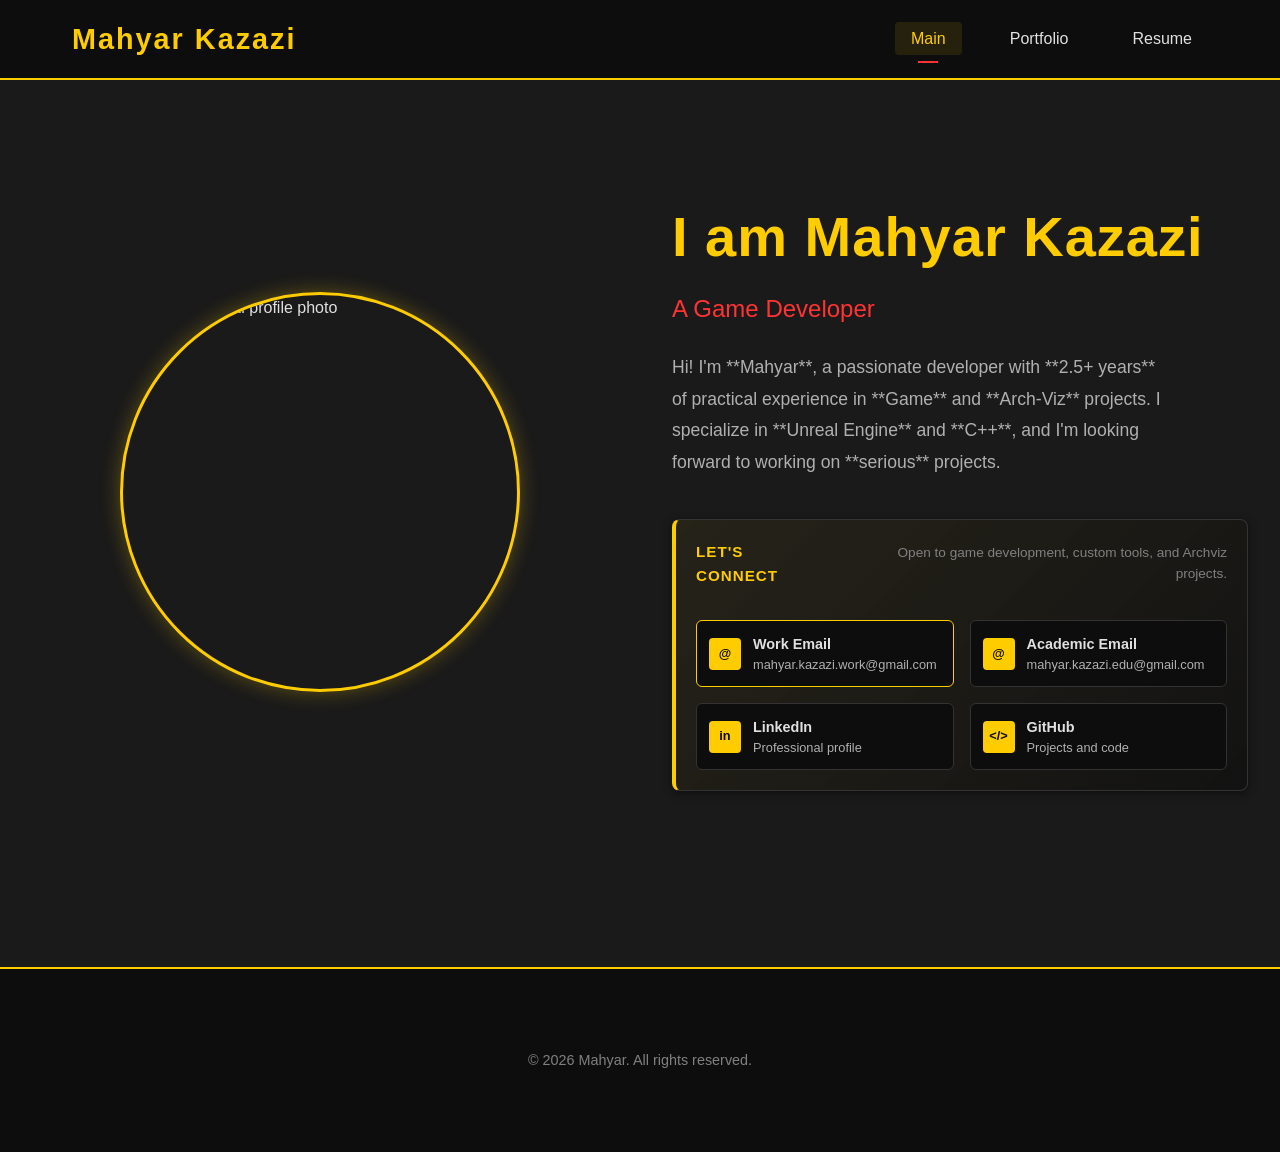
==== commit b877d408: "Update" ====
--- a/index.html
+++ b/index.html
@@ -1,124 +1,16 @@
 <!DOCTYPE html>
-<html lang="en">
+<html lang="en" data-page="home">
 <head>
     <meta charset="UTF-8">
     <meta name="viewport" content="width=device-width, initial-scale=1.0">
-    <title>Mahyar Kazazi</title>
+    <title></title>
     <link rel="icon" href="./Assets/Favicon.svg" type="image/svg+xml">
-    <link rel="stylesheet" href="styles.css?v=20260921-6">
+    <link rel="stylesheet" href="styles.css?v=20260921-7">
 </head>
 <body>
-    <!-- Navigation Bar -->
-    <nav class="navbar">
-        <div class="nav-container">
-            <div class="nav-logo">Mahyar Kazazi</div>
-            <ul class="nav-menu">
-                <li><a href="index.html" class="nav-link active">Main</a></li>
-                <li><a href="portfolio.html" class="nav-link">Portfolio</a></li>
-                <li><a href="resume.html" class="nav-link">Resume</a></li>
-            </ul>
-        </div>
-    </nav>
-
-    <!-- Main Content -->
-    <main class="container">
-        <section class="hero">
-            <!-- Left Side - Photo -->
-            <div class="hero-photo">
-                <img src="./Assets/Profile.jpg" alt="Profile Photo" class="profile-image">
-            </div>
-
-            <!-- Right Side - Introduction -->
-            <div class="hero-content">
-                <h1 class="hero-title">I am Mahyar Kazazi</h1>
-                <p class="hero-subtitle">A Game Developer</p>
-                <p class="hero-description">
-                Hi! I'm <b>Mahyar</b>, a passionate developer with <b>2.5+ years</b> of practical experience in <b>Game</b> and <b>Arch-Viz</b> projects. I specialize in <b>Unreal Engine</b> and <b>C++</b>, and I'm looking forward to working on <b>serious</b> projects.</p>
-
-                <!-- Contact & Social Links -->
-                <div class="contact-section">
-                    <div class="contact-heading">
-                        <p class="contact-label">Let's connect</p>
-                        <p class="contact-note">Open to game development, custom tools, and Archviz projects.</p>
-                    </div>
-                    <div class="social-links">
-                        <button type="button" class="contact-link contact-link-primary copy-email" data-email="mahyar.kazazi.work@gmail.com" aria-label="Copy work email">
-                            <span class="contact-link-icon" aria-hidden="true">@</span>
-                            <span><strong>Work Email</strong><small>mahyar.kazazi.work@gmail.com</small></span>
-                        </button>
-                        <button type="button" class="contact-link copy-email" data-email="mahyar.kazazi.edu@gmail.com" aria-label="Copy academic email">
-                            <span class="contact-link-icon" aria-hidden="true">@</span>
-                            <span><strong>Academic Email</strong><small>mahyar.kazazi.edu@gmail.com</small></span>
-                        </button>
-                        <a href="https://linkedin.com/in/MahyarKazazi/" target="_blank" rel="noreferrer" class="contact-link">
-                            <span class="contact-link-icon" aria-hidden="true">in</span>
-                            <span><strong>LinkedIn</strong><small>Professional profile</small></span>
-                        </a>
-                        <a href="https://github.com/Mahyar-86/" target="_blank" rel="noreferrer" class="contact-link">
-                            <span class="contact-link-icon" aria-hidden="true">&lt;/&gt;</span>
-                            <span><strong>GitHub</strong><small>Projects and code</small></span>
-                        </a>
-                    </div>
-                </div>
-            </div>
-        </section>
-    </main>
-
-    <!-- Footer -->
-    <footer class="footer">
-        <p>&copy; 2026 Mahyar. All rights reserved.</p>
-    </footer>
-
-    <!-- Back to Top Button -->
-    <button class="back-to-top" id="backToTop" title="Back to top">↑</button>
-
+    <div id="site-header"></div>
+    <main id="page-content"></main>
+    <div id="site-footer"></div>
     <script src="site.js"></script>
-    <script>
-        const backToTopBtn = document.getElementById('backToTop');
-        const emailLinks = document.querySelectorAll('.copy-email');
-
-        emailLinks.forEach(function (emailLink) {
-            emailLink.addEventListener('click', async function (event) {
-                event.preventDefault();
-
-                const email = emailLink.dataset.email;
-                const emailText = emailLink.querySelector('small');
-
-                try {
-                    await navigator.clipboard.writeText(email);
-                } catch (error) {
-                    const temporaryInput = document.createElement('textarea');
-                    temporaryInput.value = email;
-                    document.body.appendChild(temporaryInput);
-                    temporaryInput.select();
-                    document.execCommand('copy');
-                    temporaryInput.remove();
-                }
-
-                emailLink.classList.add('copied');
-                emailText.textContent = 'Copied to clipboard';
-
-                window.setTimeout(function () {
-                    emailLink.classList.remove('copied');
-                    emailText.textContent = email;
-                }, 1800);
-            });
-        });
-        
-        window.addEventListener('scroll', function() {
-            if (window.pageYOffset > 300) {
-                backToTopBtn.classList.add('show');
-            } else {
-                backToTopBtn.classList.remove('show');
-            }
-        });
-        
-        backToTopBtn.addEventListener('click', function() {
-            window.scrollTo({
-                top: 0,
-                behavior: 'smooth'
-            });
-        });
-    </script>
 </body>
 </html>
